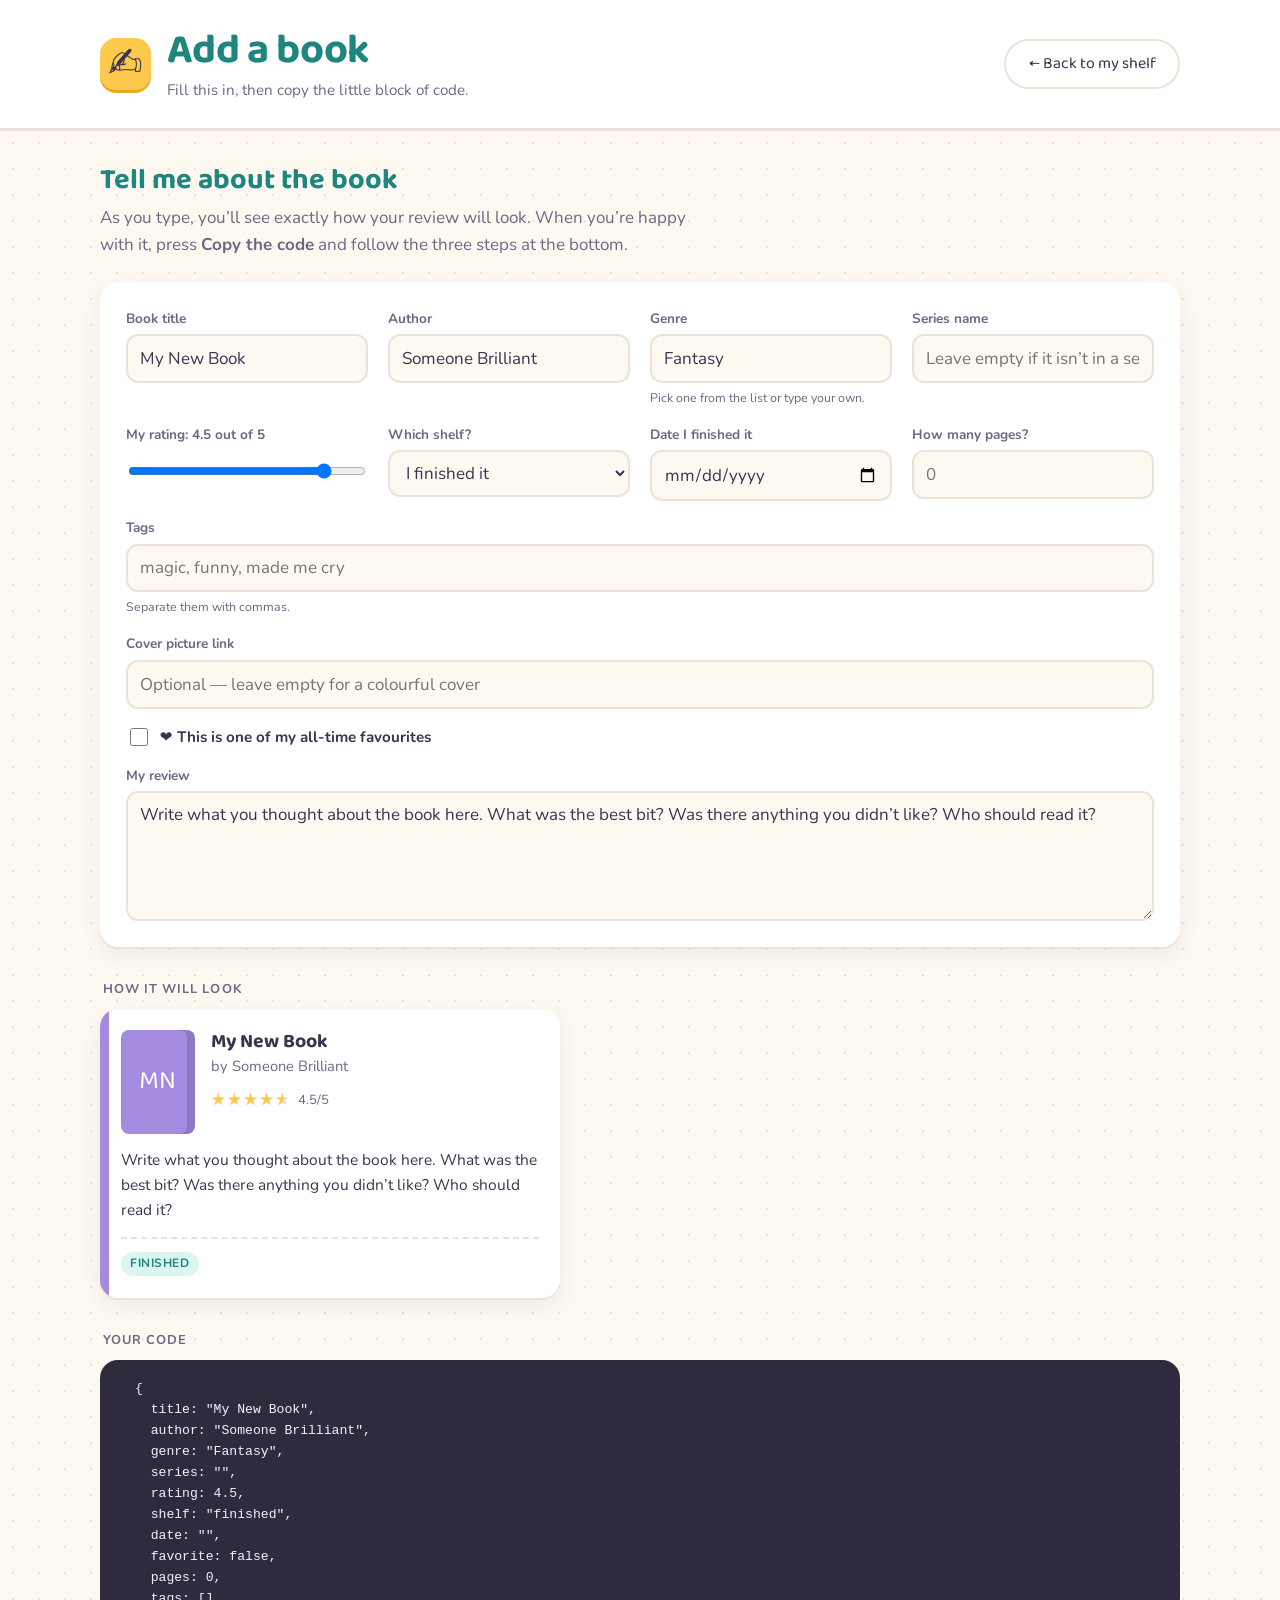
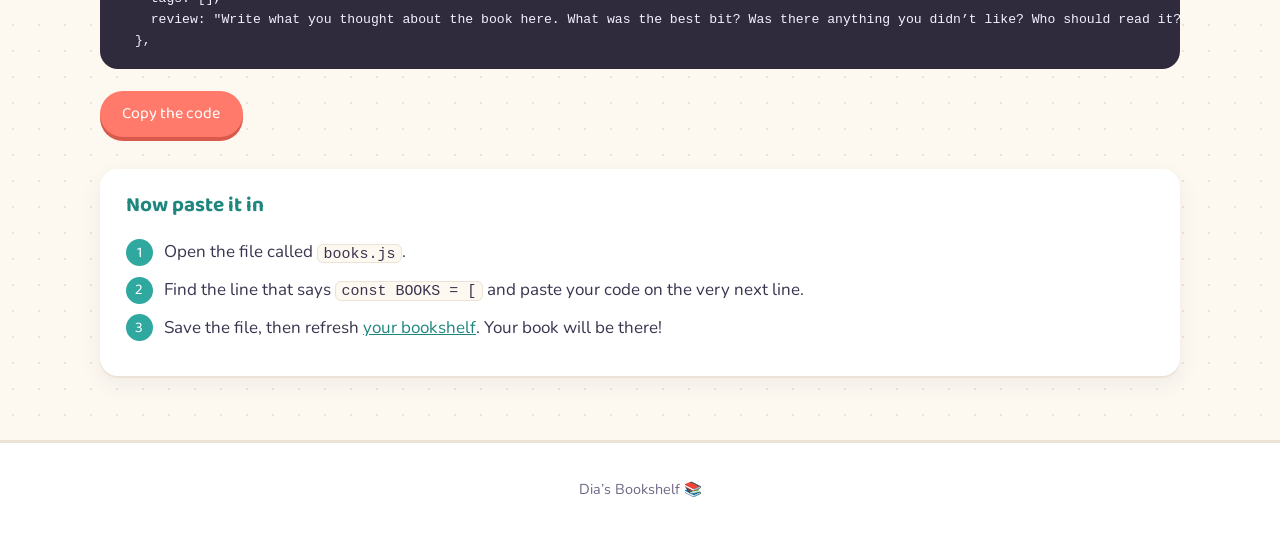
==== add.html @ f814815f "Diya's Bookshelf: a book review site A static site for Diya's book reviews and ratings.  - index.htm" ====
<!DOCTYPE html>
<html lang="en">
<head>
<meta charset="UTF-8">
<meta name="viewport" content="width=device-width, initial-scale=1">
<title>Add a book &middot; Dia's Bookshelf</title>
<link rel="icon" href="data:image/svg+xml,<svg xmlns='http://www.w3.org/2000/svg' viewBox='0 0 100 100'><text y='.9em' font-size='90'>📚</text></svg>">
<link rel="preconnect" href="https://fonts.googleapis.com">
<link rel="preconnect" href="https://fonts.gstatic.com" crossorigin>
<link href="https://fonts.googleapis.com/css2?family=Baloo+2:wght@600;700&family=Nunito:wght@400;600;700&display=swap" rel="stylesheet">
<link rel="stylesheet" href="styles.css">
</head>
<body>

<header class="site-header">
  <div class="wrap header-inner">
    <div class="brand">
      <span class="brand-icon" aria-hidden="true">✍️</span>
      <div>
        <h1>Add a book</h1>
        <p class="tagline">Fill this in, then copy the little block of code.</p>
      </div>
    </div>
    <a class="btn btn-ghost" href="index.html">&larr; Back to my shelf</a>
  </div>
</header>

<main class="wrap">

  <div class="page-intro">
    <h2>Tell me about the book</h2>
    <p>As you type, you&rsquo;ll see exactly how your review will look. When you&rsquo;re
       happy with it, press <strong>Copy the code</strong> and follow the three steps at the bottom.</p>
  </div>

  <form class="form-card" id="bookForm" autocomplete="off">
    <div class="field-grid">

      <div class="field">
        <label for="f-title">Book title</label>
        <input id="f-title" type="text" value="My New Book">
      </div>

      <div class="field">
        <label for="f-author">Author</label>
        <input id="f-author" type="text" value="Someone Brilliant">
      </div>

      <div class="field">
        <label for="f-genre">Genre</label>
        <input id="f-genre" type="text" list="genreList" value="Fantasy">
        <datalist id="genreList"></datalist>
        <span class="hint">Pick one from the list or type your own.</span>
      </div>

      <div class="field">
        <label for="f-series">Series name</label>
        <input id="f-series" type="text" placeholder="Leave empty if it isn&rsquo;t in a series">
      </div>

      <div class="field">
        <label for="f-rating">My rating: <span id="ratingOut">4.5</span> out of 5</label>
        <input id="f-rating" type="range" min="0" max="5" step="0.5" value="4.5">
      </div>

      <div class="field">
        <label for="f-shelf">Which shelf?</label>
        <select id="f-shelf">
          <option value="finished">I finished it</option>
          <option value="reading">I&rsquo;m reading it now</option>
          <option value="want">I want to read it</option>
        </select>
      </div>

      <div class="field">
        <label for="f-date">Date I finished it</label>
        <input id="f-date" type="date">
      </div>

      <div class="field">
        <label for="f-pages">How many pages?</label>
        <input id="f-pages" type="number" min="0" step="1" placeholder="0">
      </div>

      <div class="field wide">
        <label for="f-tags">Tags</label>
        <input id="f-tags" type="text" placeholder="magic, funny, made me cry">
        <span class="hint">Separate them with commas.</span>
      </div>

      <div class="field wide">
        <label for="f-cover">Cover picture link</label>
        <input id="f-cover" type="url" placeholder="Optional &mdash; leave empty for a colourful cover">
      </div>

      <div class="field wide check">
        <input id="f-fave" type="checkbox">
        <label for="f-fave">❤️ This is one of my all-time favourites</label>
      </div>

      <div class="field wide">
        <label for="f-review">My review</label>
        <textarea id="f-review" placeholder="What happened? Who was your favourite character? Would you tell a friend to read it?">Write what you thought about the book here. What was the best bit? Was there anything you didn&rsquo;t like? Who should read it?</textarea>
      </div>

    </div>
  </form>

  <p class="preview-label">How it will look</p>
  <div class="preview-shelf" id="previewShelf"></div>

  <p class="preview-label">Your code</p>
  <pre class="code-out" id="codeOut"></pre>

  <div class="form-actions">
    <button class="btn btn-primary" type="button" id="copyBtn">Copy the code</button>
    <span class="copy-status" id="copyStatus" role="status"></span>
  </div>

  <div class="form-card" style="margin-top:2rem">
    <h2 style="font-size:1.3rem;color:var(--teal-dark)">Now paste it in</h2>
    <ol class="steps">
      <li>Open the file called <code class="inline">books.js</code>.</li>
      <li>Find the line that says <code class="inline">const BOOKS = [</code> and paste your code on the very next line.</li>
      <li>Save the file, then refresh <a href="index.html">your bookshelf</a>. Your book will be there!</li>
    </ol>
  </div>

</main>

<footer class="site-footer">
  <div class="wrap"><p>Dia&rsquo;s Bookshelf 📚</p></div>
</footer>

<script src="app.js"></script>
<script>
(function () {
  const form    = document.getElementById("bookForm");
  const preview = document.getElementById("previewShelf");
  const codeOut = document.getElementById("codeOut");
  const status  = document.getElementById("copyStatus");

  // fill the genre suggestion list from the colours we know about
  document.getElementById("genreList").innerHTML =
    Object.keys(GENRE_COLORS).map(g => '<option value="' + g + '">').join("");

  const val = id => document.getElementById(id).value.trim();

  function collect() {
    return {
      title:    val("f-title")  || "Untitled",
      author:   val("f-author") || "Unknown",
      genre:    val("f-genre")  || "Other",
      series:   val("f-series"),
      rating:   Number(document.getElementById("f-rating").value),
      shelf:    val("f-shelf"),
      date:     val("f-date"),
      favorite: document.getElementById("f-fave").checked,
      pages:    Number(val("f-pages")) || 0,
      tags:     val("f-tags").split(",").map(t => t.trim()).filter(Boolean),
      cover:    val("f-cover"),
      review:   val("f-review"),
    };
  }

  // turn a piece of text into a safe "quoted string" for the code block
  const q = s => JSON.stringify(String(s));

  function toCode(b) {
    return [
      "  {",
      "    title: "    + q(b.title)    + ",",
      "    author: "   + q(b.author)   + ",",
      "    genre: "    + q(b.genre)    + ",",
      "    series: "   + q(b.series)   + ",",
      "    rating: "   + b.rating      + ",",
      "    shelf: "    + q(b.shelf)    + ",",
      "    date: "     + q(b.date)     + ",",
      "    favorite: " + b.favorite    + ",",
      "    pages: "    + b.pages       + ",",
      "    tags: ["    + b.tags.map(q).join(", ") + "],",
      (b.cover ? "    cover: " + q(b.cover) + ",\n" : "") +
      "    review: "   + q(b.review)   + ",",
      "  },",
    ].join("\n");
  }

  function update() {
    const book = collect();
    preview.innerHTML = bookCardHTML(book);
    codeOut.textContent = toCode(book);
    document.getElementById("ratingOut").textContent =
      document.getElementById("f-rating").value;
    status.textContent = "";
  }

  form.addEventListener("input", update);
  form.addEventListener("change", update);

  document.getElementById("copyBtn").addEventListener("click", async function () {
    try {
      await navigator.clipboard.writeText(codeOut.textContent);
      status.textContent = "Copied! Now paste it into books.js ✨";
    } catch (err) {
      // clipboard blocked (this happens when the page is opened straight from a file)
      const range = document.createRange();
      range.selectNodeContents(codeOut);
      const sel = window.getSelection();
      sel.removeAllRanges();
      sel.addRange(range);
      status.textContent = "Code is selected — press Cmd+C to copy.";
    }
  });

  update();
})();
</script>
</body>
</html>
---- styles.css ----
/* ==========================================================
   Dia's Bookshelf — styles
   Colours live in one place, right here at the top.
   Change a colour code and the whole site changes.
   ========================================================== */

:root {
  --cream:      #fdf8f0;
  --paper:      #ffffff;
  --ink:        #3b3450;
  --ink-soft:   #6f6785;
  --line:       #ece3d8;

  --teal:       #2fa8a0;
  --teal-dark:  #1f867f;
  --coral:      #ff7a6b;
  --sun:        #ffc94d;
  --lilac:      #a58be0;

  --radius:     18px;
  --shadow:     0 2px 0 var(--line), 0 8px 22px rgba(59, 52, 80, .07);
  --shadow-lift:0 2px 0 var(--line), 0 14px 30px rgba(59, 52, 80, .13);

  --font-head: "Baloo 2", "Trebuchet MS", "Comic Sans MS", system-ui, sans-serif;
  --font-body: "Nunito", "Segoe UI", system-ui, -apple-system, sans-serif;
}

* { box-sizing: border-box; }

html { scroll-behavior: smooth; }

body {
  margin: 0;
  background: var(--cream);
  /* faint dotted paper texture */
  background-image: radial-gradient(var(--line) 1px, transparent 1px);
  background-size: 26px 26px;
  color: var(--ink);
  font-family: var(--font-body);
  font-size: 17px;
  line-height: 1.6;
  -webkit-font-smoothing: antialiased;
}

h1, h2, h3 { font-family: var(--font-head); line-height: 1.2; margin: 0; }

a { color: var(--teal-dark); }

.wrap {
  width: min(1080px, 100% - 2.5rem);
  margin-inline: auto;
}

.visually-hidden {
  position: absolute; width: 1px; height: 1px;
  padding: 0; margin: -1px; overflow: hidden;
  clip: rect(0 0 0 0); white-space: nowrap; border: 0;
}

.skip-link {
  position: absolute; left: -9999px;
  background: var(--ink); color: #fff;
  padding: .6rem 1rem; border-radius: 0 0 12px 0; z-index: 20;
}
.skip-link:focus { left: 0; top: 0; }

/* ---------- Header ---------- */

.site-header {
  background: var(--paper);
  border-bottom: 3px solid var(--line);
}

.header-inner {
  display: flex;
  align-items: center;
  justify-content: space-between;
  gap: 1.5rem;
  flex-wrap: wrap;
  padding: 1.6rem 0;
}

.brand { display: flex; align-items: center; gap: 1rem; }

.brand-icon {
  font-size: 2.6rem;
  line-height: 1;
  background: var(--sun);
  border-radius: 16px;
  padding: .35rem .5rem;
  box-shadow: 0 3px 0 #e5ab24;
}

.site-header h1 {
  font-size: clamp(1.9rem, 5vw, 2.6rem);
  color: var(--teal-dark);
  letter-spacing: -.01em;
}

.tagline { margin: .15rem 0 0; color: var(--ink-soft); font-size: .95rem; }

/* ---------- Buttons ---------- */

.btn {
  display: inline-block;
  font-family: var(--font-head);
  font-size: 1rem;
  text-decoration: none;
  border: none;
  border-radius: 999px;
  padding: .65rem 1.4rem;
  cursor: pointer;
  transition: transform .12s ease, box-shadow .12s ease, background .12s ease;
}

.btn-primary {
  background: var(--coral);
  color: #fff;
  box-shadow: 0 4px 0 #d95a4d;
}
.btn-primary:hover { transform: translateY(-2px); box-shadow: 0 6px 0 #d95a4d; }
.btn-primary:active { transform: translateY(2px); box-shadow: 0 1px 0 #d95a4d; }

.btn-ghost {
  background: var(--paper);
  color: var(--ink);
  border: 2px solid var(--line);
}
.btn-ghost:hover { border-color: var(--teal); color: var(--teal-dark); }

/* ---------- Stats ---------- */

.stats {
  display: grid;
  grid-template-columns: repeat(auto-fit, minmax(150px, 1fr));
  gap: 1rem;
  margin: 2rem 0;
}

.stat {
  background: var(--paper);
  border-radius: var(--radius);
  box-shadow: var(--shadow);
  padding: 1.1rem 1rem;
  text-align: center;
}

.stat-num {
  display: block;
  font-family: var(--font-head);
  font-size: 2.1rem;
  color: var(--teal-dark);
  line-height: 1.1;
}

.stat-label {
  display: block;
  font-size: .85rem;
  color: var(--ink-soft);
  text-transform: lowercase;
}

/* ---------- Controls ---------- */

.controls {
  background: var(--paper);
  border-radius: var(--radius);
  box-shadow: var(--shadow);
  padding: 1.3rem 1.4rem 1.5rem;
  margin-bottom: 1.8rem;
}

.search-row {
  display: flex;
  gap: .8rem;
  flex-wrap: wrap;
  margin-bottom: 1.3rem;
}

.search {
  flex: 1 1 260px;
  display: flex;
  align-items: center;
  gap: .5rem;
  background: var(--cream);
  border: 2px solid var(--line);
  border-radius: 999px;
  padding: .1rem .9rem;
}
.search:focus-within { border-color: var(--teal); }

.search input {
  flex: 1;
  border: none;
  background: none;
  font: inherit;
  color: inherit;
  padding: .55rem 0;
  outline: none;
}

.sort select {
  font: inherit;
  color: inherit;
  background: var(--cream);
  border: 2px solid var(--line);
  border-radius: 999px;
  padding: .6rem 1rem;
  cursor: pointer;
}
.sort select:focus { outline: none; border-color: var(--teal); }

.filter-block + .filter-block { margin-top: 1rem; }

.filter-title {
  font-size: .8rem;
  text-transform: uppercase;
  letter-spacing: .08em;
  color: var(--ink-soft);
  margin-bottom: .45rem;
  font-family: var(--font-body);
  font-weight: 700;
}

.chips { display: flex; flex-wrap: wrap; gap: .5rem; }

.chip {
  font: inherit;
  font-size: .92rem;
  background: var(--cream);
  color: var(--ink);
  border: 2px solid var(--line);
  border-radius: 999px;
  padding: .35rem .95rem;
  cursor: pointer;
  transition: all .12s ease;
  display: inline-flex;
  align-items: center;
  gap: .4rem;
}
.chip:hover { border-color: var(--teal); }

.chip .dot {
  width: .7rem; height: .7rem;
  border-radius: 50%;
  background: var(--teal);
  flex: none;
}

.chip .count { color: var(--ink-soft); font-size: .8rem; }

.chip[aria-pressed="true"] {
  background: var(--teal);
  border-color: var(--teal);
  color: #fff;
}
.chip[aria-pressed="true"] .count { color: rgba(255,255,255,.8); }

:focus-visible { outline: 3px solid var(--lilac); outline-offset: 2px; }

/* ---------- Result count ---------- */

.result-count {
  margin: 0 0 1rem .3rem;
  color: var(--ink-soft);
  font-size: .95rem;
}

/* ---------- Book cards ---------- */

.shelf {
  display: grid;
  grid-template-columns: repeat(auto-fill, minmax(330px, 1fr));
  gap: 1.4rem;
  align-items: start;
}

.book {
  position: relative;
  background: var(--paper);
  border-radius: var(--radius);
  box-shadow: var(--shadow);
  padding: 1.3rem 1.3rem 1.4rem;
  overflow: hidden;
  transition: transform .15s ease, box-shadow .15s ease;
}
.book:hover { transform: translateY(-3px); box-shadow: var(--shadow-lift); }

/* the coloured "spine" down the left edge */
.book::before {
  content: "";
  position: absolute;
  left: 0; top: 0; bottom: 0;
  width: 9px;
  background: var(--spine, var(--teal));
}

.book-top { display: flex; gap: 1rem; }

.cover {
  flex: none;
  width: 74px;
  height: 104px;
  border-radius: 8px;
  background: var(--spine, var(--teal));
  color: #fff;
  display: grid;
  place-items: center;
  font-family: var(--font-head);
  font-size: 1.6rem;
  box-shadow: inset -8px 0 0 rgba(0,0,0,.13);
  object-fit: cover;
  overflow: hidden;
}

img.cover { box-shadow: none; }

.book-title {
  font-size: 1.22rem;
  margin-bottom: .1rem;
  padding-right: 1.6rem; /* room for the heart */
}

.book-author { color: var(--ink-soft); font-size: .92rem; margin: 0 0 .45rem; }

.series {
  display: inline-block;
  font-size: .78rem;
  color: var(--lilac);
  background: #f2ecff;
  border-radius: 999px;
  padding: .1rem .6rem;
  margin-bottom: .4rem;
}

.fave {
  position: absolute;
  top: 1rem; right: 1.1rem;
  font-size: 1.15rem;
}

/* stars */
.stars {
  display: inline-flex;
  align-items: center;
  gap: .45rem;
  font-size: 1.05rem;
}

.stars-track { position: relative; display: inline-block; letter-spacing: .06em; }
.stars-empty { color: #e2dbd0; }
.stars-fill {
  position: absolute; left: 0; top: 0;
  overflow: hidden;
  white-space: nowrap;
  color: var(--sun);
}
.stars-num { font-size: .82rem; color: var(--ink-soft); }

.review {
  margin: .9rem 0 0;
  font-size: .97rem;
}

.book-meta {
  display: flex;
  flex-wrap: wrap;
  gap: .4rem;
  align-items: center;
  margin-top: .9rem;
  padding-top: .8rem;
  border-top: 2px dashed var(--line);
  font-size: .78rem;
  color: var(--ink-soft);
}

.tag {
  background: var(--cream);
  border: 1px solid var(--line);
  border-radius: 999px;
  padding: .1rem .55rem;
}

.badge {
  font-size: .75rem;
  font-weight: 700;
  border-radius: 999px;
  padding: .15rem .6rem;
  text-transform: uppercase;
  letter-spacing: .04em;
}
.badge-reading  { background: #fff2d6; color: #a06b00; }
.badge-want     { background: #eef0f5; color: #6f6785; }
.badge-finished { background: #ddf5ef; color: var(--teal-dark); }

.meta-sep { opacity: .5; }

/* ---------- Empty state ---------- */

.empty {
  text-align: center;
  color: var(--ink-soft);
  padding: 3rem 1rem;
  font-size: 1.05rem;
}
.empty span { display: block; font-size: 2.5rem; margin-bottom: .5rem; }

/* ---------- Footer ---------- */

.site-footer {
  margin-top: 4rem;
  padding: 2rem 0;
  background: var(--paper);
  border-top: 3px solid var(--line);
  text-align: center;
  color: var(--ink-soft);
  font-size: .9rem;
}
.site-footer p { margin: .2rem 0; }
.footer-small { font-size: .8rem; opacity: .8; }

/* ==========================================================
   Add-a-book page
   ========================================================== */

.page-intro { margin: 2rem 0 1.5rem; }
.page-intro h2 { font-size: 1.8rem; color: var(--teal-dark); }
.page-intro p { color: var(--ink-soft); margin: .4rem 0 0; max-width: 60ch; }

.form-card {
  background: var(--paper);
  border-radius: var(--radius);
  box-shadow: var(--shadow);
  padding: 1.6rem;
  margin-bottom: 2rem;
}

.field-grid {
  display: grid;
  grid-template-columns: repeat(auto-fit, minmax(220px, 1fr));
  gap: 1rem 1.2rem;
}

.field { display: flex; flex-direction: column; gap: .3rem; }
.field.wide { grid-column: 1 / -1; }

.field label {
  font-size: .85rem;
  font-weight: 700;
  color: var(--ink-soft);
}

.field input,
.field select,
.field textarea {
  font: inherit;
  color: inherit;
  background: var(--cream);
  border: 2px solid var(--line);
  border-radius: 12px;
  padding: .55rem .8rem;
}
.field textarea { min-height: 130px; resize: vertical; line-height: 1.55; }
.field input:focus,
.field select:focus,
.field textarea:focus { outline: none; border-color: var(--teal); }

.hint { font-size: .78rem; color: var(--ink-soft); }

.check {
  flex-direction: row;
  align-items: center;
  gap: .55rem;
}
.check input { width: 1.15rem; height: 1.15rem; accent-color: var(--coral); }
.check label { font-size: .95rem; color: var(--ink); }

.form-actions {
  display: flex;
  gap: .8rem;
  flex-wrap: wrap;
  align-items: center;
  margin-top: 1.4rem;
}

.copy-status { color: var(--teal-dark); font-weight: 700; font-size: .9rem; }

.preview-label {
  font-size: .8rem;
  text-transform: uppercase;
  letter-spacing: .08em;
  color: var(--ink-soft);
  font-weight: 700;
  margin: 0 0 .6rem .2rem;
}

.preview-shelf { max-width: 460px; margin-bottom: 2rem; }

.code-out {
  background: #2f2b3d;
  color: #f4f0ff;
  border-radius: var(--radius);
  padding: 1.1rem 1.2rem;
  overflow-x: auto;
  font-family: ui-monospace, "SF Mono", Menlo, Consolas, monospace;
  font-size: .82rem;
  line-height: 1.6;
  white-space: pre;
  margin: 0;
}

.steps {
  counter-reset: step;
  list-style: none;
  padding: 0;
  margin: 1.2rem 0 0;
}
.steps li {
  counter-increment: step;
  position: relative;
  padding-left: 2.4rem;
  margin-bottom: .6rem;
}
.steps li::before {
  content: counter(step);
  position: absolute;
  left: 0; top: .05rem;
  width: 1.7rem; height: 1.7rem;
  background: var(--teal);
  color: #fff;
  border-radius: 50%;
  display: grid;
  place-items: center;
  font-family: var(--font-head);
  font-size: .95rem;
}

code.inline {
  background: var(--cream);
  border: 1px solid var(--line);
  border-radius: 6px;
  padding: .05rem .35rem;
  font-size: .88em;
}

/* ---------- Motion & print ---------- */

@media (prefers-reduced-motion: reduce) {
  * { transition: none !important; animation: none !important; }
  html { scroll-behavior: auto; }
}

@media print {
  body { background: #fff; }
  .controls, .site-header .btn, .site-footer, .skip-link { display: none; }
  .book { break-inside: avoid; box-shadow: none; border: 1px solid #ddd; }
}
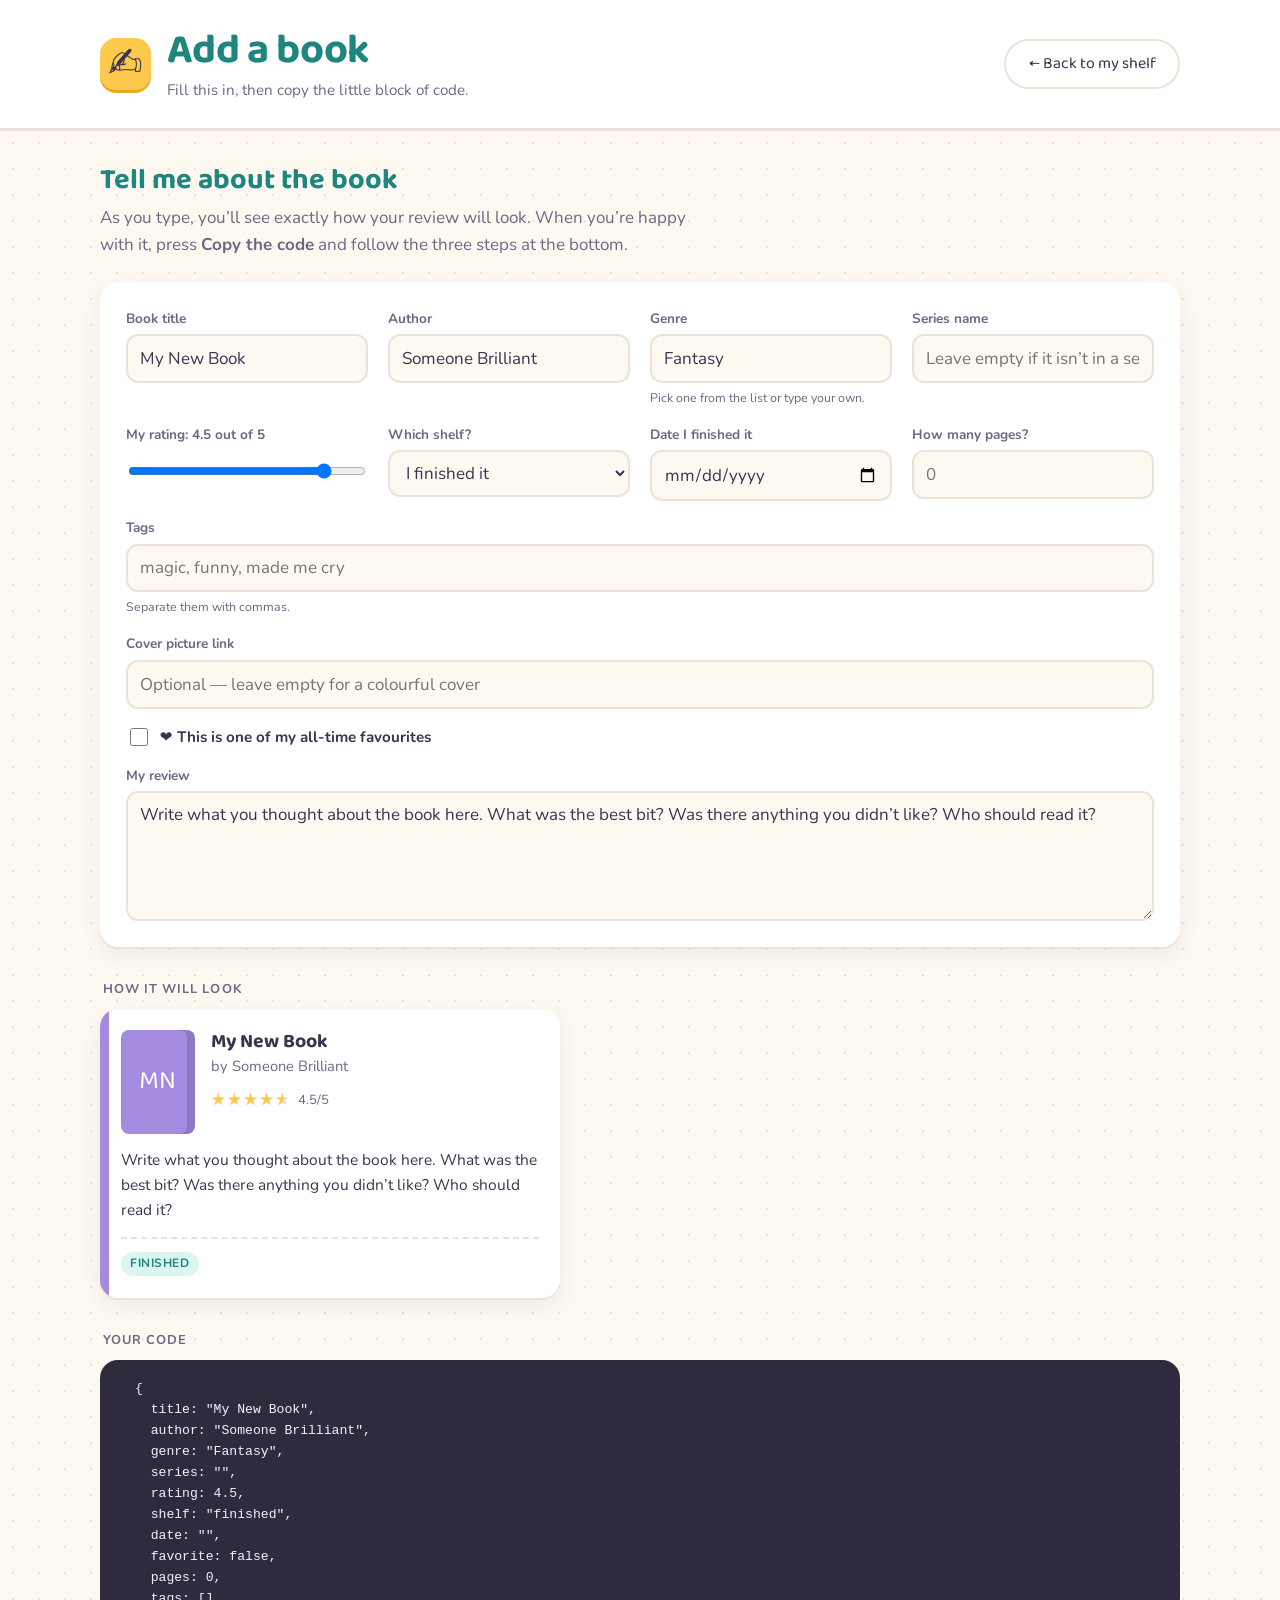
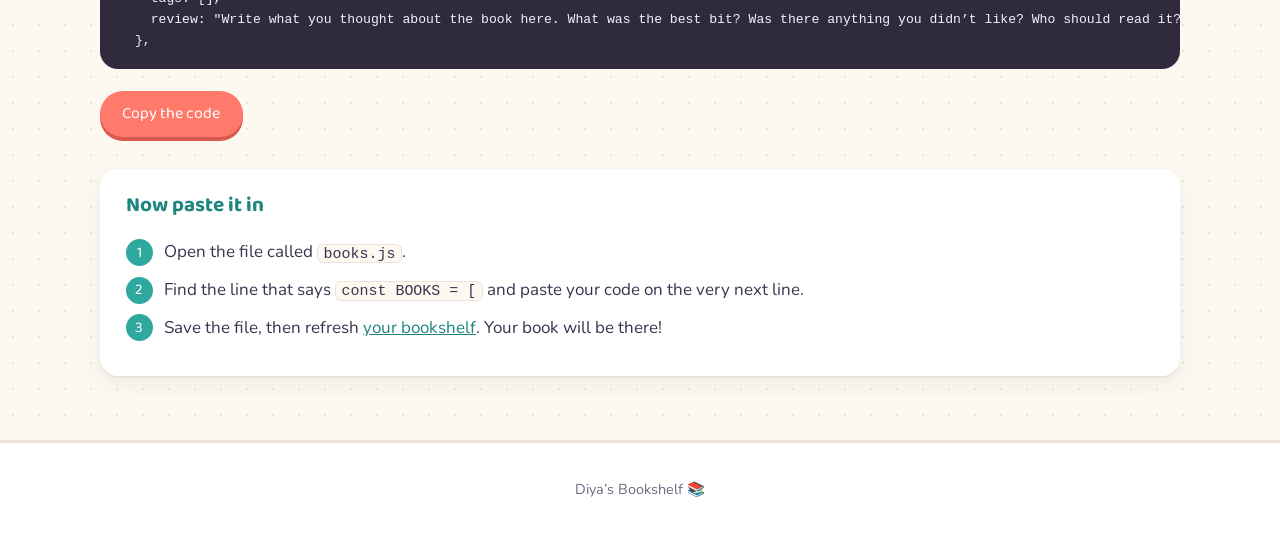
==== commit b117591d: "Spell her name Diya, to match the repo Co-authored-by: Cursor <cursoragent@cursor.com>" ====
--- a/add.html
+++ b/add.html
@@ -3,7 +3,7 @@
 <head>
 <meta charset="UTF-8">
 <meta name="viewport" content="width=device-width, initial-scale=1">
-<title>Add a book &middot; Dia's Bookshelf</title>
+<title>Add a book &middot; Diya's Bookshelf</title>
 <link rel="icon" href="data:image/svg+xml,<svg xmlns='http://www.w3.org/2000/svg' viewBox='0 0 100 100'><text y='.9em' font-size='90'>📚</text></svg>">
 <link rel="preconnect" href="https://fonts.googleapis.com">
 <link rel="preconnect" href="https://fonts.gstatic.com" crossorigin>
@@ -129,7 +129,7 @@
 </main>
 
 <footer class="site-footer">
-  <div class="wrap"><p>Dia&rsquo;s Bookshelf 📚</p></div>
+  <div class="wrap"><p>Diya&rsquo;s Bookshelf 📚</p></div>
 </footer>
 
 <script src="app.js"></script>
--- a/styles.css
+++ b/styles.css
@@ -1,5 +1,5 @@
 /* ==========================================================
-   Dia's Bookshelf — styles
+   Diya's Bookshelf — styles
    Colours live in one place, right here at the top.
    Change a colour code and the whole site changes.
    ========================================================== */
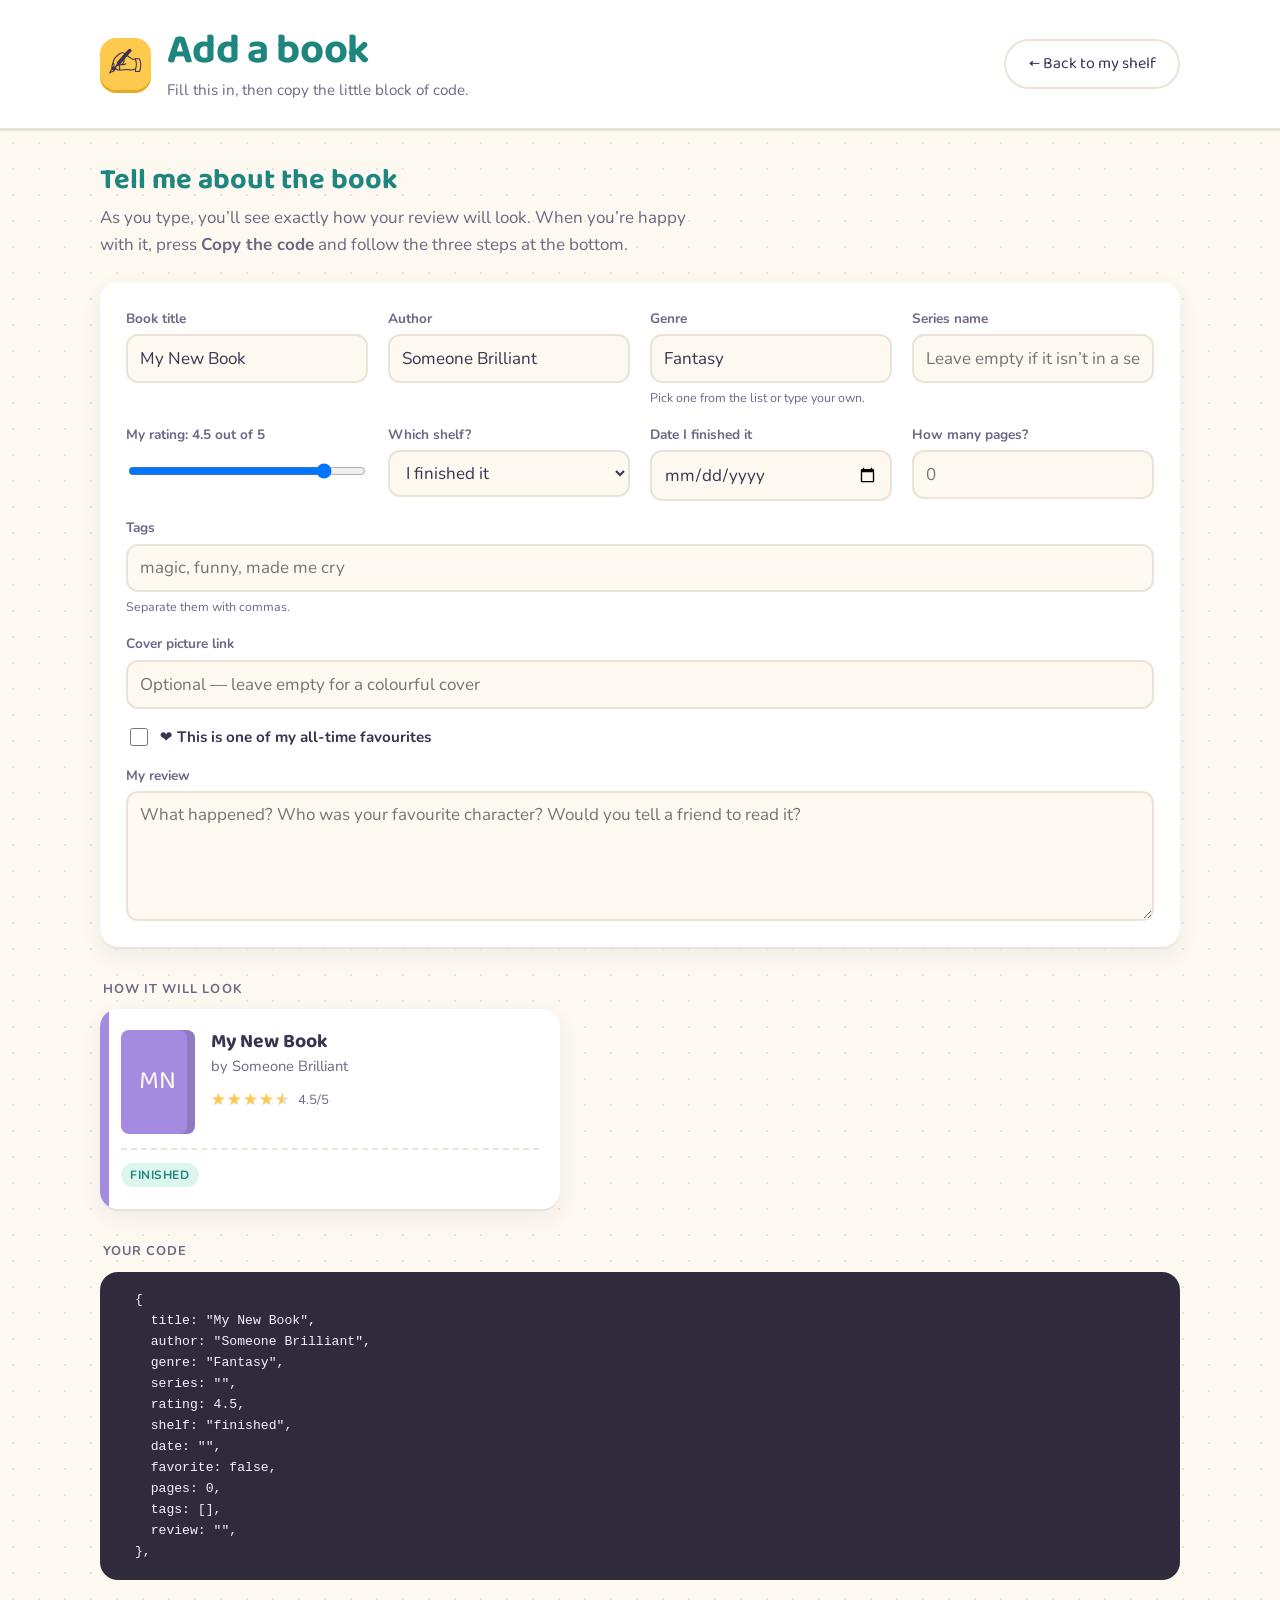
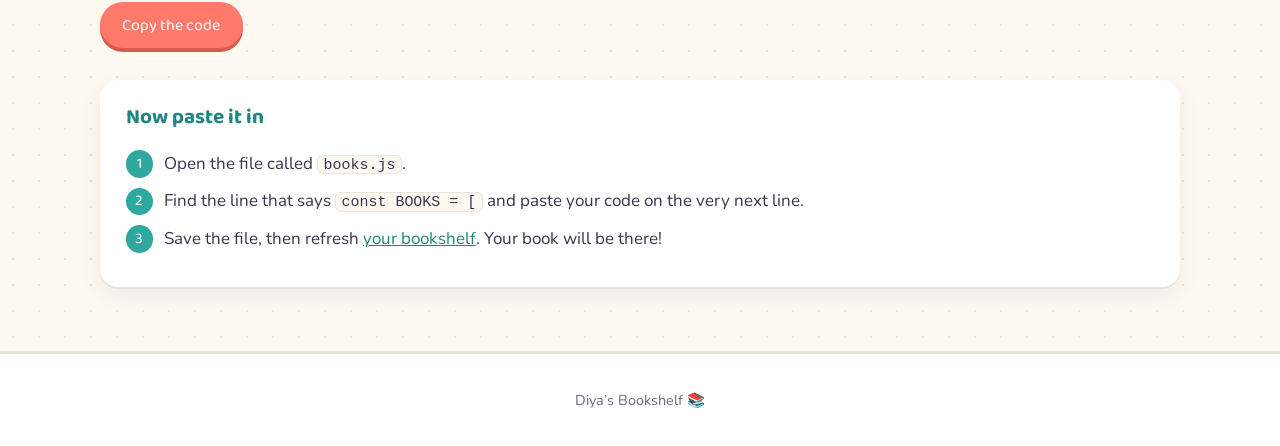
==== commit 12a52603: "Two shelves only: finished and wish list Drop the 'reading now' shelf and the extra rating/series fi" ====
--- a/add.html
+++ b/add.html
@@ -58,7 +58,7 @@
         <input id="f-series" type="text" placeholder="Leave empty if it isn&rsquo;t in a series">
       </div>
 
-      <div class="field">
+      <div class="field" id="row-rating">
         <label for="f-rating">My rating: <span id="ratingOut">4.5</span> out of 5</label>
         <input id="f-rating" type="range" min="0" max="5" step="0.5" value="4.5">
       </div>
@@ -67,17 +67,16 @@
         <label for="f-shelf">Which shelf?</label>
         <select id="f-shelf">
           <option value="finished">I finished it</option>
-          <option value="reading">I&rsquo;m reading it now</option>
-          <option value="want">I want to read it</option>
+          <option value="wishlist">I want to read it (wish list)</option>
         </select>
       </div>
 
-      <div class="field">
+      <div class="field" id="row-date">
         <label for="f-date">Date I finished it</label>
         <input id="f-date" type="date">
       </div>
 
-      <div class="field">
+      <div class="field" id="row-pages">
         <label for="f-pages">How many pages?</label>
         <input id="f-pages" type="number" min="0" step="1" placeholder="0">
       </div>
@@ -93,14 +92,14 @@
         <input id="f-cover" type="url" placeholder="Optional &mdash; leave empty for a colourful cover">
       </div>
 
-      <div class="field wide check">
+      <div class="field wide check" id="row-fave">
         <input id="f-fave" type="checkbox">
         <label for="f-fave">❤️ This is one of my all-time favourites</label>
       </div>
 
       <div class="field wide">
-        <label for="f-review">My review</label>
-        <textarea id="f-review" placeholder="What happened? Who was your favourite character? Would you tell a friend to read it?">Write what you thought about the book here. What was the best bit? Was there anything you didn&rsquo;t like? Who should read it?</textarea>
+        <label for="f-review" id="reviewLabel">My review</label>
+        <textarea id="f-review"></textarea>
       </div>
 
     </div>
@@ -147,15 +146,17 @@
   const val = id => document.getElementById(id).value.trim();
 
   function collect() {
+    const wish = val("f-shelf") === "wishlist";
     return {
       title:    val("f-title")  || "Untitled",
       author:   val("f-author") || "Unknown",
       genre:    val("f-genre")  || "Other",
       series:   val("f-series"),
-      rating:   Number(document.getElementById("f-rating").value),
+      // a book she hasn't read yet can't have a rating or a finish date
+      rating:   wish ? 0 : Number(document.getElementById("f-rating").value),
       shelf:    val("f-shelf"),
-      date:     val("f-date"),
-      favorite: document.getElementById("f-fave").checked,
+      date:     wish ? "" : val("f-date"),
+      favorite: wish ? false : document.getElementById("f-fave").checked,
       pages:    Number(val("f-pages")) || 0,
       tags:     val("f-tags").split(",").map(t => t.trim()).filter(Boolean),
       cover:    val("f-cover"),
@@ -187,6 +188,19 @@
 
   function update() {
     const book = collect();
+    const wish = book.shelf === "wishlist";
+
+    // hide the questions that only make sense once she's actually read it
+    ["row-rating", "row-date", "row-fave"].forEach(id => {
+      document.getElementById(id).hidden = wish;
+    });
+    const reviewBox = document.getElementById("f-review");
+    document.getElementById("reviewLabel").textContent =
+      wish ? "Why I want to read it" : "My review";
+    reviewBox.placeholder = wish
+      ? "Who told you about it? What sounds good about it? When are you going to read it?"
+      : "What happened? Who was your favourite character? Would you tell a friend to read it?";
+
     preview.innerHTML = bookCardHTML(book);
     codeOut.textContent = toCode(book);
     document.getElementById("ratingOut").textContent =
--- a/styles.css
+++ b/styles.css
@@ -26,6 +26,9 @@
 }
 
 * { box-sizing: border-box; }
+
+/* flex and grid rules would otherwise override the hidden attribute */
+[hidden] { display: none !important; }
 
 html { scroll-behavior: smooth; }
 
@@ -362,6 +365,11 @@
   font-size: .97rem;
 }
 
+/* wish list books haven't been read yet, so they sit a bit quieter */
+.book-wish { background: #fcfaff; }
+.wish-note { color: var(--ink-soft); font-size: .93rem; }
+.wish-label { color: #6b52b5; font-weight: 700; }
+
 .book-meta {
   display: flex;
   flex-wrap: wrap;
@@ -389,9 +397,8 @@
   text-transform: uppercase;
   letter-spacing: .04em;
 }
-.badge-reading  { background: #fff2d6; color: #a06b00; }
-.badge-want     { background: #eef0f5; color: #6f6785; }
 .badge-finished { background: #ddf5ef; color: var(--teal-dark); }
+.badge-wishlist { background: #f2ecff; color: #6b52b5; }
 
 .meta-sep { opacity: .5; }
 
